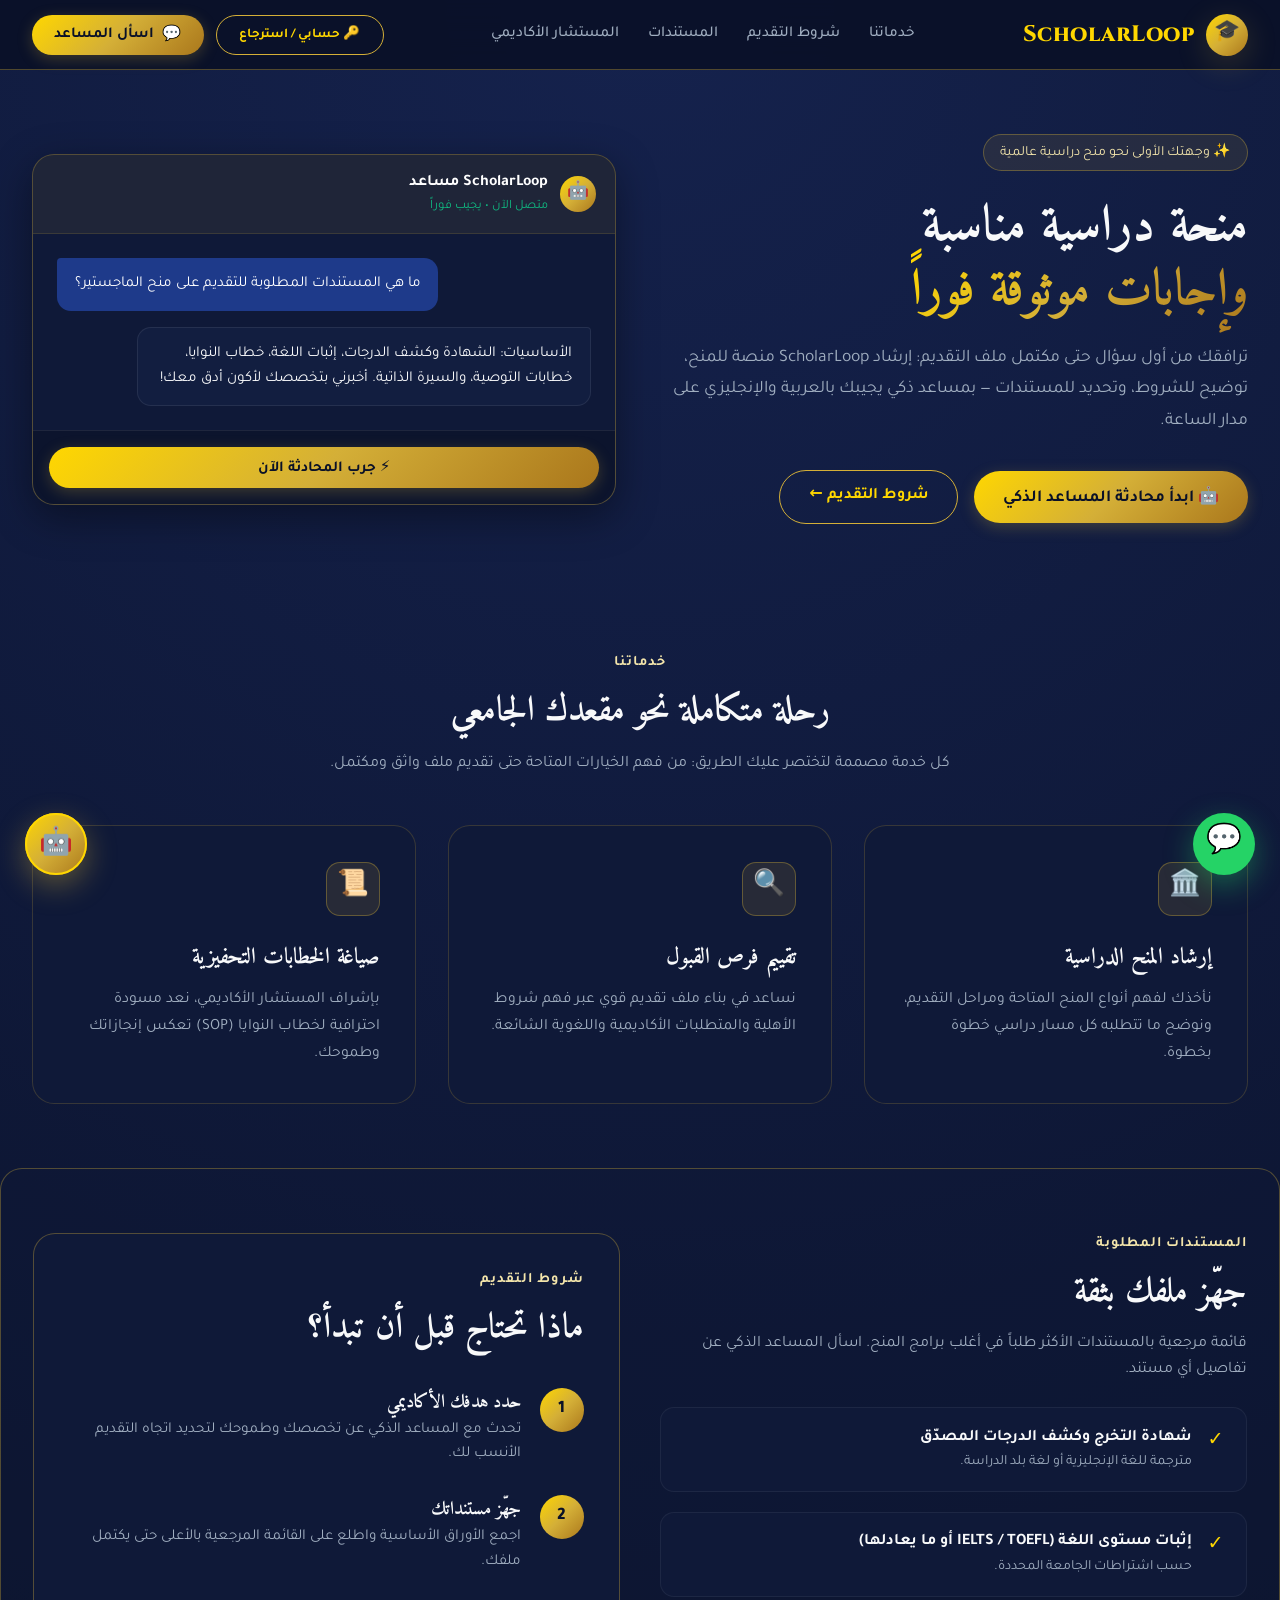
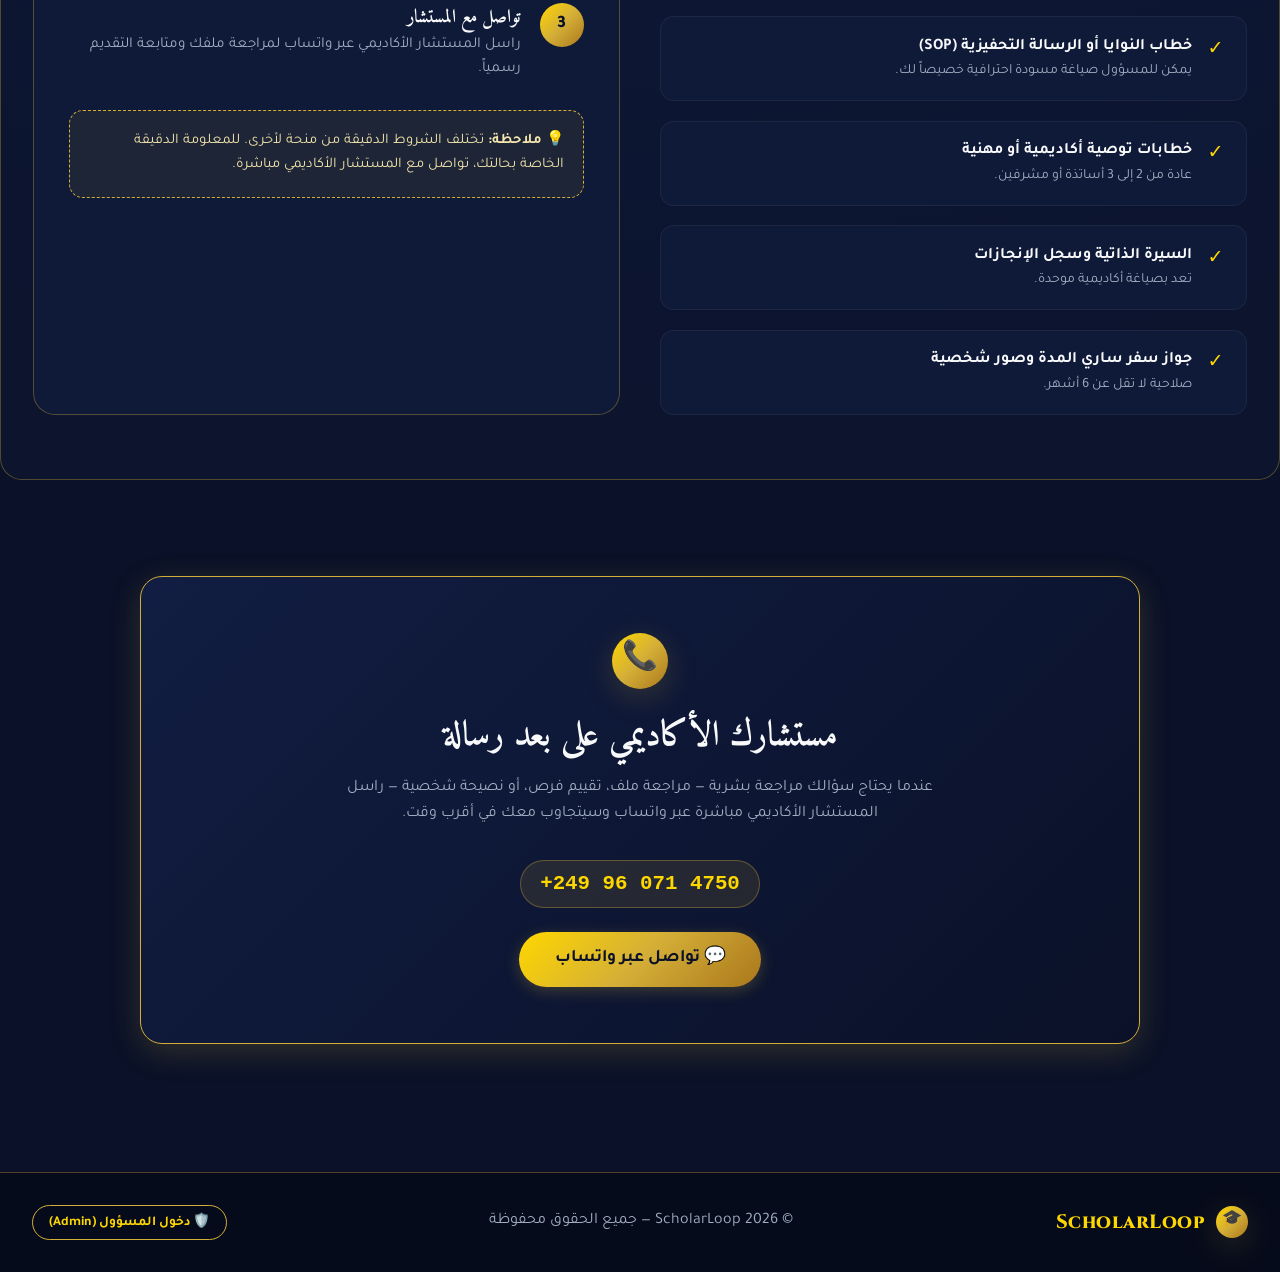
==== index.html.html @ 34fbd792 "Add files via upload" ====
<!DOCTYPE html>
<html lang="ar" dir="rtl">
<head>
  <meta charset="UTF-8">
  <meta name="viewport" content="width=device-width, initial-scale=1.0">
  <title>ScholarLoop — المنصة الذكية للمنح الدراسية والمساعد الأكاديمي</title>
  <meta name="description" content="منصة ScholarLoop توفر إرشاد متكامل للمنح الدراسية بمساعد ذكي يجيب بالعربية والإنجليزي، وخدمة صياغة خطاب النوايا (SOP) تحت إشراف المستشار الأكاديمي.">

  <!-- Preload & Google Fonts -->
  <link rel="preconnect" href="https://fonts.googleapis.com">
  <link rel="preconnect" href="https://fonts.gstatic.com" crossorigin>
  <link href="https://fonts.googleapis.com/css2?family=Amiri:ital,wght@0,400;0,700;1,400&family=Cinzel:wght@500;700;800&family=Tajawal:wght@300;400;500;700;800&display=swap" rel="stylesheet">

  <!-- Stylesheet -->
  <link rel="stylesheet" href="styles.css">
</head>
<body>

  <!-- Navbar -->
  <header class="navbar">
    <div class="nav-brand">
      <div class="logo-badge">🎓</div>
      <span class="brand-title">ScholarLoop</span>
    </div>

    <ul class="nav-links">
      <li><a href="#services" class="nav-link">خدماتنا</a></li>
      <li><a href="#requirements" class="nav-link">شروط التقديم</a></li>
      <li><a href="#documents" class="nav-link">المستندات</a></li>
      <li><a href="#advisor" class="nav-link">المستشار الأكاديمي</a></li>
    </ul>

    <div style="display: flex; gap: 0.75rem; align-items: center;">
      <button class="btn-outline-gold" onclick="app.openStudentModal()">🔑 حسابي / استرجاع</button>
      <button class="btn-gold" onclick="app.toggleChat()">
        <span>💬</span> اسأل المساعد
      </button>
    </div>
  </header>

  <!-- Hero Section -->
  <section class="hero-section">
    <div class="hero-content">
      <div class="hero-badge">
        ✨ وجهتك الأولى نحو منح دراسية عالمية
      </div>
      <h1 class="hero-title">
        منحة دراسية مناسبة <br>
        <span class="gold-gradient-text">وإجابات موثوقة فوراً</span>
      </h1>
      <p class="hero-desc">
        ترافقك من أول سؤال حتى مكتمل ملف التقديم: إرشاد ScholarLoop منصة للمنح، توضيح للشروط، وتحديد للمستندات — بمساعد ذكي يجيبك بالعربية والإنجليزي على مدار الساعة.
      </p>

      <div class="hero-actions">
        <button class="btn-gold" style="padding: 0.85rem 1.8rem; font-size: 1.05rem;" onclick="app.toggleChat()">
          🤖 ابدأ محادثة المساعد الذكي
        </button>
        <a href="#requirements" class="btn-outline-gold" style="padding: 0.85rem 1.8rem;">
          شروط التقديم &larr;
        </a>
      </div>
    </div>

    <!-- Live Preview Card (Matching Screenshot #2) -->
    <div class="hero-chat-preview">
      <div class="preview-header">
        <div class="bot-avatar-icon">🤖</div>
        <div>
          <div style="font-weight: 700; color: white;">ScholarLoop مساعد</div>
          <div style="font-size: 0.8rem; color: #10B981;">متصل الآن • يجيب فوراً</div>
        </div>
      </div>
      <div class="preview-body" id="heroPreviewMessages">
        <div class="chat-bubble user">
          ما هي المستندات المطلوبة للتقديم على منح الماجستير؟
        </div>
        <div class="chat-bubble bot">
          الأساسيات: الشهادة وكشف الدرجات، إثبات اللغة، خطاب النوايا، خطابات التوصية، والسيرة الذاتية. أخبرني بتخصصك لأكون أدق معك!
        </div>
      </div>
      <div class="preview-footer">
        <button class="btn-gold" style="width: 100%; justify-content: center;" onclick="app.toggleChat()">
          ⚡ جرب المحادثة الآن
        </button>
      </div>
    </div>
  </section>

  <!-- Services Section -->
  <section id="services" class="section-wrapper">
    <div class="section-header">
      <div class="section-subtitle">خدماتنا</div>
      <h2 class="section-title">رحلة متكاملة نحو مقعدك الجامعي</h2>
      <p class="section-desc">كل خدمة مصممة لتختصر عليك الطريق: من فهم الخيارات المتاحة حتى تقديم ملف واثق ومكتمل.</p>
    </div>

    <div class="services-grid">
      <div class="service-card">
        <div class="service-icon">🏛️</div>
        <h3 class="service-title">إرشاد المنح الدراسية</h3>
        <p class="service-desc">نأخذك لفهم أنواع المنح المتاحة ومراحل التقديم، ونوضح ما تتطلبه كل مسار دراسي خطوة بخطوة.</p>
      </div>

      <div class="service-card">
        <div class="service-icon">🔍</div>
        <h3 class="service-title">تقييم فرص القبول</h3>
        <p class="service-desc">نساعد في بناء ملف تقديم قوي عبر فهم شروط الأهلية والمتطلبات الأكاديمية واللغوية الشائعة.</p>
      </div>

      <div class="service-card">
        <div class="service-icon">📜</div>
        <h3 class="service-title">صياغة الخطابات التحفيزية</h3>
        <p class="service-desc">بإشراف المستشار الأكاديمي، نعد مسودة احترافية لخطاب النوايا (SOP) تعكس إنجازاتك وطموحك.</p>
      </div>
    </div>
  </section>

  <!-- Requirements & Documents Section -->
  <section id="documents" class="section-wrapper" style="background: rgba(15, 25, 56, 0.4); border-radius: var(--radius-lg); border: 1px solid var(--gold-border);">
    <div class="split-grid">
      
      <!-- Required Documents -->
      <div>
        <div class="section-subtitle">المستندات المطلوبة</div>
        <h2 class="section-title">جهّز ملفك بثقة</h2>
        <p class="section-desc">قائمة مرجعية بالمستندات الأكثر طلباً في أغلب برامج المنح. اسأل المساعد الذكي عن تفاصيل أي مستند.</p>

        <div class="documents-list">
          <div class="doc-item">
            <span class="doc-check">✓</span>
            <div>
              <strong>شهادة التخرج وكشف الدرجات المصدّق</strong>
              <div style="font-size: 0.88rem; color: var(--text-muted);">مترجمة للغة الإنجليزية أو لغة بلد الدراسة.</div>
            </div>
          </div>
          <div class="doc-item">
            <span class="doc-check">✓</span>
            <div>
              <strong>إثبات مستوى اللغة (IELTS / TOEFL أو ما يعادلها)</strong>
              <div style="font-size: 0.88rem; color: var(--text-muted);">حسب اشتراطات الجامعة المحددة.</div>
            </div>
          </div>
          <div class="doc-item">
            <span class="doc-check">✓</span>
            <div>
              <strong>خطاب النوايا أو الرسالة التحفيزية (SOP)</strong>
              <div style="font-size: 0.88rem; color: var(--text-muted);">يمكن للمسؤول صياغة مسودة احترافية خصيصاً لك.</div>
            </div>
          </div>
          <div class="doc-item">
            <span class="doc-check">✓</span>
            <div>
              <strong>خطابات توصية أكاديمية أو مهنية</strong>
              <div style="font-size: 0.88rem; color: var(--text-muted);">عادة من 2 إلى 3 أساتذة أو مشرفين.</div>
            </div>
          </div>
          <div class="doc-item">
            <span class="doc-check">✓</span>
            <div>
              <strong>السيرة الذاتية وسجل الإنجازات</strong>
              <div style="font-size: 0.88rem; color: var(--text-muted);">تعد بصياغة أكاديمية موحدة.</div>
            </div>
          </div>
          <div class="doc-item">
            <span class="doc-check">✓</span>
            <div>
              <strong>جواز سفر ساري المدة وصور شخصية</strong>
              <div style="font-size: 0.88rem; color: var(--text-muted);">صلاحية لا تقل عن 6 أشهر.</div>
            </div>
          </div>
        </div>
      </div>

      <!-- Application Steps -->
      <div id="requirements" class="steps-card">
        <div class="section-subtitle">شروط التقديم</div>
        <h2 class="section-title" style="margin-bottom: 2rem;">ماذا تحتاج قبل أن تبدأ؟</h2>

        <div class="step-row">
          <div class="step-num">1</div>
          <div>
            <h3>حدد هدفك الأكاديمي</h3>
            <p style="color: var(--text-muted); font-size: 0.95rem;">تحدث مع المساعد الذكي عن تخصصك وطموحك لتحديد اتجاه التقديم الأنسب لك.</p>
          </div>
        </div>

        <div class="step-row">
          <div class="step-num">2</div>
          <div>
            <h3>جهّز مستنداتك</h3>
            <p style="color: var(--text-muted); font-size: 0.95rem;">اجمع الأوراق الأساسية واطلع على القائمة المرجعية بالأعلى حتى يكتمل ملفك.</p>
          </div>
        </div>

        <div class="step-row">
          <div class="step-num">3</div>
          <div>
            <h3>تواصل مع المستشار</h3>
            <p style="color: var(--text-muted); font-size: 0.95rem;">راسل المستشار الأكاديمي عبر واتساب لمراجعة ملفك ومتابعة التقديم رسمياً.</p>
          </div>
        </div>

        <div class="disclaimer-box">
          💡 <strong>ملاحظة:</strong> تختلف الشروط الدقيقة من منحة لأخرى. للمعلومة الدقيقة الخاصة بحالتك، تواصل مع المستشار الأكاديمي مباشرة.
        </div>
      </div>

    </div>
  </section>

  <!-- Advisor Contact Banner -->
  <section id="advisor" class="section-wrapper">
    <div class="advisor-banner">
      <div class="logo-badge" style="margin: 0 auto 1.2rem; width: 56px; height: 56px; font-size: 1.8rem;">📞</div>
      <h2 class="section-title">مستشارك الأكاديمي على بعد رسالة</h2>
      <p style="color: var(--text-muted); max-width: 650px; margin: 0 auto 1rem;">
        عندما يحتاج سؤالك مراجعة بشرية — مراجعة ملف، تقييم فرص، أو نصيحة شخصية — راسل المستشار الأكاديمي مباشرة عبر واتساب وسيتجاوب معك في أقرب وقت.
      </p>

      <div class="advisor-phone-tag">+249 96 071 4750</div>

      <div>
        <a href="https://wa.me/249960714750" target="_blank" class="btn-gold" style="display: inline-flex; padding: 0.85rem 2.2rem; font-size: 1.1rem;">
          💬 تواصل عبر واتساب
        </a>
      </div>
    </div>
  </section>

  <!-- Footer -->
  <footer style="background: #060B1B; padding: 2rem; border-top: 1px solid var(--gold-border); text-align: center; color: var(--text-muted);">
    <div style="max-width: 1280px; margin: 0 auto; display: flex; justify-content: space-between; align-items: center; flex-wrap: wrap; gap: 1rem;">
      <div class="nav-brand">
        <div class="logo-badge" style="width: 32px; height: 32px; font-size: 1rem;">🎓</div>
        <span class="brand-title" style="font-size: 1.2rem;">ScholarLoop</span>
      </div>
      <div>
        © 2026 ScholarLoop — جميع الحقوق محفوظة
      </div>
      <div>
        <button onclick="app.openAdminModal()" class="btn-outline-gold" style="padding: 0.4rem 1rem; font-size: 0.85rem;">
          🛡️ دخول المسؤول (Admin)
        </button>
      </div>
    </div>
  </footer>

  <!-- CRITICAL FLOATING ACTION BUTTONS -->
  
  <!-- Bottom-Left Floating Robot AI Assistant Icon -->
  <button class="floating-robot-btn" onclick="app.toggleChat()" title="المساعد الذكي لـ ScholarLoop" id="floatingRobotBtn">
    <div class="pulse-ring"></div>
    🤖
  </button>

  <!-- Bottom-Right Floating WhatsApp Button -->
  <a href="https://wa.me/249960714750" target="_blank" class="floating-whatsapp-btn" title="تواصل عبر واتساب (+249 96 071 4750)" id="floatingWhatsappBtn">
    💬
  </a>

  <!-- Floating AI Chat Drawer Modal -->
  <div class="chat-drawer" id="chatDrawer">
    <div class="drawer-header">
      <div class="header-info">
        <div class="bot-avatar-icon" style="width: 34px; height: 34px; font-size: 1rem;">🤖</div>
        <div>
          <div style="font-weight: 700; color: white; font-size: 0.95rem;">مساعد ScholarLoop الذكي</div>
          <div style="display: flex; align-items: center; gap: 6px; font-size: 0.78rem; color: #A0AEC0;">
            <span class="status-dot"></span> متصل الان • مجاني
          </div>
        </div>
      </div>
      <div style="display: flex; gap: 6px; align-items: center;">
        <button onclick="app.clearChatSession()" style="background: transparent; color: var(--gold-light); font-size: 0.8rem;" title="محادثة جديدة">🗑️</button>
        <button class="drawer-close-btn" onclick="app.toggleChat()">✕</button>
      </div>
    </div>

    <!-- Messages list -->
    <div class="chat-messages-container" id="chatMessages">
      <!-- Dynamic Messages injected via app.js -->
    </div>

    <!-- Suggestions chips -->
    <div class="suggestion-chips" id="suggestionChips">
      <button class="suggestion-chip" onclick="app.sendQuickQuery('ما هي المستندات المطلوبة؟')">📋 المستندات المطلوبة</button>
      <button class="suggestion-chip" onclick="app.sendQuickQuery('ما هي شروط التقديم؟')">🎓 شروط التقديم</button>
      <button class="suggestion-chip" onclick="app.sendQuickQuery('أشهر المنح المتاحة')">🌍 أشهر المنح</button>
      <button class="suggestion-chip" onclick="app.sendQuickQuery('تواصل مع المستشار')">👨‍🎓 التواصل مع المستشار</button>
    </div>

    <!-- Input Box -->
    <form class="chat-input-area" onsubmit="app.handleUserSend(event)">
      <input type="text" id="chatInput" class="chat-input" placeholder="(English أو عربي)... اكتب سؤالك" autocomplete="off">
      <button type="submit" class="send-btn" title="إرسال">➤</button>
    </form>
  </div>

  <!-- Protected Admin SOP Generator & Student DB Modal -->
  <div class="modal-overlay" id="adminModal">
    <div class="admin-window">
      
      <!-- Login View -->
      <div id="adminLoginView" style="padding: 3rem 2rem; text-align: center; max-width: 450px; margin: 0 auto;">
        <div class="logo-badge" style="margin: 0 auto 1.5rem; width: 64px; height: 64px; font-size: 2rem;">🛡️</div>
        <h2 class="section-title">لوحة التحكم الإدارية</h2>
        <p style="color: var(--text-muted); margin-bottom: 2rem; font-size: 0.95rem;">مخصصة فقط لمسؤول الموقع لصياغة خطاب النوايا (SOP) وإدارة ملفات الطلاب.</p>

        <form onsubmit="app.handleAdminLogin(event)">
          <div class="form-group">
            <input type="password" id="adminPasswordInput" class="form-control" placeholder="أدخل كلمة المرور (الافتراضية: admin123)" required>
          </div>
          <button type="submit" class="btn-gold" style="width: 100%; justify-content: center; padding: 0.8rem;">
            تسجيل الدخول
          </button>
        </form>
        <button class="btn-outline-gold" style="margin-top: 1.5rem; width: 100%;" onclick="app.closeAdminModal()">إلغاء</button>
      </div>

      <!-- Authenticated View -->
      <div id="adminAuthView" style="display: none; height: 100%; display: flex; flex-direction: column;">
        <div class="admin-header">
          <div style="display: flex; align-items: center; gap: 1rem;">
            <span style="font-size: 1.3rem;">🛡️</span>
            <div>
              <h3 style="color: white; font-size: 1.1rem;">أداة المسؤول — صياغة خطاب النوايا (SOP Generator)</h3>
              <span style="font-size: 0.8rem; color: var(--gold-light);">لوحة تحكم إدارية محمية</span>
            </div>
          </div>
          <div style="display: flex; gap: 0.75rem;">
            <button class="btn-outline-gold" style="padding: 0.4rem 0.9rem; font-size: 0.85rem;" onclick="app.switchAdminTab('sop')">✍️ صانع SOP</button>
            <button class="btn-outline-gold" style="padding: 0.4rem 0.9rem; font-size: 0.85rem;" onclick="app.switchAdminTab('students')">👥 قاعدة الطلاب</button>
            <button class="btn-outline-gold" style="padding: 0.4rem 0.9rem; font-size: 0.85rem;" onclick="app.adminLogout()">خروج</button>
            <button class="drawer-close-btn" onclick="app.closeAdminModal()">✕</button>
          </div>
        </div>

        <div class="admin-body">
          
          <!-- SOP Generator Tab -->
          <div id="tabSopGenerator">
            <div style="display: grid; grid-template-columns: 1fr 1fr; gap: 2rem;">
              
              <!-- Left Form -->
              <div>
                <h4 style="color: var(--gold-bright); margin-bottom: 1.2rem; font-size: 1.1rem;">📝 بيانات خطاب الطالب:</h4>
                
                <form onsubmit="app.handleGenerateSOP(event)">
                  <div class="form-group">
                    <label class="form-label">اسم الطالب / Select Student:</label>
                    <input type="text" id="sopStudentName" class="form-control" placeholder="مثال: أحمد السوداني" required>
                  </div>

                  <div class="form-group">
                    <label class="form-label">التخصص الأكاديمي / Major:</label>
                    <input type="text" id="sopMajor" class="form-control" placeholder="مثال: علوم الحاسوب والذكاء الاصطناعي" required>
                  </div>

                  <div class="form-group">
                    <label class="form-label">أهم الإنجازات الأكاديمية والخبرات:</label>
                    <textarea id="sopAccomplishments" class="form-control" placeholder="مثال: البكالوريوس بمرتبة الشرف، تطوير مشروع تخرج ذكاء اصطناعي، نشر ورقة بحثية..."></textarea>
                  </div>

                  <div class="form-group">
                    <label class="form-label">سبب اختيار الجامعة / الدولة:</label>
                    <textarea id="sopReason" class="form-control" placeholder="مثال: التميز الأكاديمي والبيئة البحثية المتقدمة والمختبرات التقنية..."></textarea>
                  </div>

                  <div class="form-group">
                    <label class="form-label">الخطط المستقبلية للطالب:</label>
                    <textarea id="sopFuturePlans" class="form-control" placeholder="مثال: تأسيس مركز أبحاث، المساهمة في البنية التحتية، قيادة مشاريع تكنولوجية..."></textarea>
                  </div>

                  <div class="form-group">
                    <label class="form-label">لغة الخطاب / Language:</label>
                    <select id="sopLanguage" class="form-control" style="background: #121E40;">
                      <option value="ar">العربية (Arabic Formal)</option>
                      <option value="en">الإنجليزية (English Academic)</option>
                    </select>
                  </div>

                  <button type="submit" class="btn-gold" id="btnGenerateSOP" style="width: 100%; justify-content: center; padding: 0.85rem;">
                    ✨ إنشاء مسودة خطاب النوايا (SOP)
                  </button>
                </form>
              </div>

              <!-- Right Result Editor -->
              <div>
                <div style="display: flex; justify-content: space-between; align-items: center; margin-bottom: 1rem;">
                  <h4 style="color: var(--gold-bright); font-size: 1.1rem;">📄 المسودة المولّدة (جاهزة للمراجعة والتعديل):</h4>
                  <button class="btn-outline-gold" style="padding: 0.3rem 0.8rem; font-size: 0.8rem;" onclick="app.copySOPText()">📋 نسخ النص</button>
                </div>

                <textarea id="sopOutputTextarea" class="form-control" style="min-height: 420px; font-size: 0.92rem; line-height: 1.8;" placeholder="ستظهر المسودة المولّدة هنا تلقائياً، ويمكنك مراجعتها وتعديل أي فقرة قبل إرسالها للطالب..."></textarea>

                <div style="display: flex; gap: 0.75rem; margin-top: 1rem;">
                  <button class="btn-gold" style="flex: 1; justify-content: center;" onclick="app.saveSOPToDB()">💾 حفظ المسودة في قاعدة البيانات</button>
                  <button class="btn-outline-gold" onclick="app.downloadSOPFile()">📥 تصدير ملف TXT</button>
                </div>
              </div>

            </div>
          </div>

          <!-- Students Database Tab -->
          <div id="tabStudents" style="display: none;">
            <div style="display: flex; justify-content: space-between; align-items: center; margin-bottom: 1.5rem;">
              <h3 style="color: white;">👥 قاعدة بيانات الطلاب والمحفوظات</h3>
              <button class="btn-outline-gold" onclick="app.exportDatabaseBackup()">📥 تصدير نسخة احتياطية JSON</button>
            </div>

            <div id="studentsListTable" style="background: rgba(0,0,0,0.2); border-radius: var(--radius-md); padding: 1rem; border: 1px solid var(--gold-border);">
              <!-- Rendered dynamically -->
            </div>
          </div>

        </div>
      </div>

    </div>
  </div>

  <!-- Student Auth Modal -->
  <div class="modal-overlay" id="studentAuthModal">
    <div class="admin-window" style="max-width: 480px;">
      <div class="admin-header">
        <h3>🔑 حساب الطالب واسترجاع المحادثات</h3>
        <button class="drawer-close-btn" onclick="app.closeStudentModal()">✕</button>
      </div>
      <div class="admin-body">
        <p style="color: var(--text-muted); font-size: 0.92rem; margin-bottom: 1.5rem;">
          أدخل اسمك أو كود الوصول الخاص بك لاسترجاع محادثاتك السابقة وتقدمك عبر أي جهاز!
        </p>

        <form onsubmit="app.handleStudentLogin(event)">
          <div class="form-group">
            <label class="form-label">الاسم الكامل / Full Name:</label>
            <input type="text" id="studentNameLogin" class="form-control" placeholder="أدخل اسمك" required>
          </div>
          <div class="form-group">
            <label class="form-label">كود الوصول الشخصي (Access Code):</label>
            <input type="text" id="studentCodeLogin" class="form-control" placeholder="مثال: SL-8842 (اختياري)">
          </div>

          <button type="submit" class="btn-gold" style="width: 100%; justify-content: center; padding: 0.8rem;">
            دخول وحفظ الجلسة
          </button>
        </form>
      </div>
    </div>
  </div>

  <!-- App Main Orchestrator Script -->
  <script src="db.js"></script>
  <script src="bot_engine.js"></script>
  <script src="admin.js"></script>
  <script src="app.js"></script>
</body>
</html>
---- styles.css ----
/* ScholarLoop - Luxury Navy & Gold Aesthetic Design System */
@import url('https://fonts.googleapis.com/css2?family=Amiri:ital,wght@0,400;0,700;1,400&family=Cinzel:wght@500;700;800&family=Tajawal:wght@300;400;500;700;800&display=swap');

:root {
  /* Color Palette */
  --bg-dark: #0A1128;
  --bg-card: #0F1938;
  --bg-card-hover: #16244C;
  --bg-surface: #121E40;
  
  --gold-primary: #D4AF37;
  --gold-light: #F3E5AB;
  --gold-bright: #FFD700;
  --gold-gradient: linear-gradient(135deg, #FFD700 0%, #D4AF37 50%, #AA771C 100%);
  --gold-border: rgba(212, 175, 55, 0.35);
  
  --navy-glow: rgba(10, 17, 40, 0.85);
  --text-main: #F8F9FA;
  --text-muted: #A0AEC0;
  --text-gold: #E6C200;
  
  --whatsapp-green: #25D366;
  --error-red: #E53E3E;
  
  /* Fonts */
  --font-heading: 'Amiri', 'Cinzel', serif;
  --font-body: 'Tajawal', system-ui, -apple-system, sans-serif;
  
  /* Shadows & Radius */
  --radius-sm: 8px;
  --radius-md: 14px;
  --radius-lg: 22px;
  --radius-full: 9999px;
  
  --shadow-gold: 0 8px 32px rgba(212, 175, 55, 0.2);
  --shadow-dark: 0 12px 40px rgba(0, 0, 0, 0.4);
}

/* Reset & Global */
* {
  box-sizing: border-box;
  margin: 0;
  padding: 0;
}

html {
  scroll-behavior: smooth;
  font-family: var(--font-body);
  background-color: var(--bg-dark);
  color: var(--text-main);
  direction: rtl;
}

body {
  overflow-x: hidden;
  background: radial-gradient(circle at 50% 0%, #15224D 0%, #0A1128 70%);
  min-height: 100vh;
  line-height: 1.6;
}

a {
  color: inherit;
  text-decoration: none;
}

button {
  font-family: inherit;
  cursor: pointer;
  border: none;
  outline: none;
}

/* Typography */
h1, h2, h3, .serif-heading {
  font-family: var(--font-heading);
  color: var(--text-main);
  font-weight: 700;
}

.text-gold {
  color: var(--gold-bright);
}

.gold-gradient-text {
  background: var(--gold-gradient);
  -webkit-background-clip: text;
  -webkit-text-fill-color: transparent;
}

/* Header Navbar */
.navbar {
  position: sticky;
  top: 0;
  z-index: 100;
  background: rgba(10, 17, 40, 0.92);
  backdrop-filter: blur(16px);
  border-bottom: 1px solid var(--gold-border);
  padding: 0.85rem 2rem;
  display: flex;
  align-items: center;
  justify-content: space-between;
}

.nav-brand {
  display: flex;
  align-items: center;
  gap: 0.75rem;
}

.logo-badge {
  width: 42px;
  height: 42px;
  border-radius: 50%;
  background: var(--gold-gradient);
  display: flex;
  align-items: center;
  justify-content: center;
  color: var(--bg-dark);
  font-size: 1.3rem;
  box-shadow: var(--shadow-gold);
}

.brand-title {
  font-family: 'Cinzel', serif;
  font-size: 1.4rem;
  font-weight: 800;
  letter-spacing: 0.5px;
  color: var(--gold-bright);
}

.nav-links {
  display: flex;
  align-items: center;
  gap: 1.8rem;
  list-style: none;
}

.nav-link {
  color: var(--text-muted);
  font-size: 0.95rem;
  font-weight: 500;
  transition: color 0.3s ease;
}

.nav-link:hover {
  color: var(--gold-bright);
}

.btn-gold {
  background: var(--gold-gradient);
  color: var(--bg-dark);
  font-weight: 700;
  padding: 0.6rem 1.4rem;
  border-radius: var(--radius-full);
  display: flex;
  align-items: center;
  gap: 0.5rem;
  font-size: 0.95rem;
  transition: all 0.3s ease;
  box-shadow: 0 4px 15px rgba(212, 175, 55, 0.25);
}

.btn-gold:hover {
  transform: translateY(-2px);
  box-shadow: 0 8px 25px rgba(212, 175, 55, 0.4);
}

.btn-outline-gold {
  background: transparent;
  border: 1px solid var(--gold-primary);
  color: var(--gold-bright);
  font-weight: 600;
  padding: 0.6rem 1.4rem;
  border-radius: var(--radius-full);
  transition: all 0.3s ease;
}

.btn-outline-gold:hover {
  background: rgba(212, 175, 55, 0.12);
}

/* Hero Section */
.hero-section {
  padding: 4rem 2rem;
  max-width: 1280px;
  margin: 0 auto;
  display: grid;
  grid-template-columns: 1fr 1fr;
  gap: 3rem;
  align-items: center;
}

.hero-badge {
  display: inline-flex;
  align-items: center;
  gap: 0.5rem;
  padding: 0.4rem 1rem;
  border-radius: var(--radius-full);
  background: rgba(212, 175, 55, 0.1);
  border: 1px solid var(--gold-border);
  color: var(--gold-light);
  font-size: 0.88rem;
  margin-bottom: 1.5rem;
}

.hero-title {
  font-size: 3.2rem;
  line-height: 1.25;
  margin-bottom: 1.2rem;
}

.hero-desc {
  color: var(--text-muted);
  font-size: 1.1rem;
  line-height: 1.8;
  margin-bottom: 2rem;
}

.hero-actions {
  display: flex;
  align-items: center;
  gap: 1rem;
}

/* Inline Interactive Chat Preview Card (Matching Screenshot #2) */
.hero-chat-preview {
  background: var(--bg-card);
  border: 1px solid var(--gold-border);
  border-radius: var(--radius-lg);
  overflow: hidden;
  box-shadow: var(--shadow-dark);
}

.preview-header {
  background: rgba(212, 175, 55, 0.08);
  padding: 1rem 1.2rem;
  border-bottom: 1px solid rgba(212, 175, 55, 0.15);
  display: flex;
  align-items: center;
  gap: 0.75rem;
}

.bot-avatar-icon {
  width: 36px;
  height: 36px;
  border-radius: 50%;
  background: var(--gold-gradient);
  color: var(--bg-dark);
  display: flex;
  align-items: center;
  justify-content: center;
  font-size: 1.1rem;
}

.preview-body {
  padding: 1.5rem;
  display: flex;
  flex-direction: column;
  gap: 1rem;
  max-height: 320px;
  overflow-y: auto;
}

.chat-bubble {
  max-width: 85%;
  padding: 0.9rem 1.1rem;
  border-radius: var(--radius-md);
  font-size: 0.95rem;
  line-height: 1.6;
}

.chat-bubble.bot {
  background: var(--bg-surface);
  border: 1px solid rgba(255, 255, 255, 0.08);
  align-self: flex-start;
  border-top-right-radius: 4px;
}

.chat-bubble.user {
  background: #1E3A8A;
  color: white;
  align-self: flex-end;
  border-top-left-radius: 4px;
}

.preview-footer {
  padding: 1rem;
  border-top: 1px solid rgba(255, 255, 255, 0.08);
  background: rgba(0, 0, 0, 0.2);
}

/* Services Section */
.section-wrapper {
  padding: 4rem 2rem;
  max-width: 1280px;
  margin: 0 auto;
}

.section-header {
  text-align: center;
  margin-bottom: 3rem;
}

.section-subtitle {
  color: var(--gold-light);
  font-size: 0.9rem;
  font-weight: 700;
  letter-spacing: 1px;
  text-transform: uppercase;
  margin-bottom: 0.5rem;
}

.section-title {
  font-size: 2.2rem;
  margin-bottom: 0.75rem;
}

.section-desc {
  color: var(--text-muted);
  max-width: 680px;
  margin: 0 auto;
}

.services-grid {
  display: grid;
  grid-template-columns: repeat(auto-fit, minmax(300px, 1fr));
  gap: 2rem;
}

.service-card {
  background: var(--bg-card);
  border: 1px solid rgba(212, 175, 55, 0.2);
  border-radius: var(--radius-lg);
  padding: 2.2rem;
  transition: all 0.3s ease;
  position: relative;
  overflow: hidden;
}

.service-card:hover {
  transform: translateY(-6px);
  border-color: var(--gold-primary);
  background: var(--bg-card-hover);
  box-shadow: var(--shadow-gold);
}

.service-icon {
  width: 54px;
  height: 54px;
  border-radius: 14px;
  background: rgba(212, 175, 55, 0.12);
  border: 1px solid var(--gold-border);
  color: var(--gold-bright);
  display: flex;
  align-items: center;
  justify-content: center;
  font-size: 1.6rem;
  margin-bottom: 1.5rem;
}

.service-title {
  font-size: 1.4rem;
  margin-bottom: 0.75rem;
}

.service-desc {
  color: var(--text-muted);
  font-size: 0.98rem;
  line-height: 1.7;
}

/* Requirements & Documents Split Grid */
.split-grid {
  display: grid;
  grid-template-columns: 1fr 1fr;
  gap: 2.5rem;
}

.documents-list {
  display: flex;
  flex-direction: column;
  gap: 1.2rem;

  margin-top: 1.5rem;
}

.doc-item {
  display: flex;
  align-items: flex-start;
  gap: 1rem;
  background: var(--bg-card);
  padding: 1.1rem 1.4rem;
  border-radius: var(--radius-md);
  border: 1px solid rgba(255, 255, 255, 0.06);
  transition: border 0.3s ease;
}

.doc-item:hover {
  border-color: var(--gold-border);
}

.doc-check {
  color: var(--gold-bright);
  font-size: 1.2rem;
  margin-top: 2px;
}

.steps-card {
  background: var(--bg-card);
  border: 1px solid var(--gold-border);
  border-radius: var(--radius-lg);
  padding: 2.2rem;
}

.step-row {
  display: flex;
  gap: 1.2rem;
  margin-bottom: 1.8rem;
}

.step-num {
  width: 44px;
  height: 44px;
  border-radius: 50%;
  background: var(--gold-gradient);
  color: var(--bg-dark);
  font-weight: 800;
  display: flex;
  align-items: center;
  justify-content: center;
  font-size: 1.1rem;
  flex-shrink: 0;
}

.disclaimer-box {
  background: rgba(212, 175, 55, 0.08);
  border: 1px dashed var(--gold-primary);
  padding: 1.2rem;
  border-radius: var(--radius-md);
  color: var(--gold-light);
  font-size: 0.92rem;
  line-height: 1.6;
}

/* Advisor Callout Banner */
.advisor-banner {
  background: linear-gradient(135deg, #111D42 0%, #0A1128 100%);
  border: 1px solid var(--gold-primary);
  border-radius: var(--radius-lg);
  padding: 3.5rem 2rem;
  text-align: center;
  max-width: 1000px;
  margin: 2rem auto 4rem;
  position: relative;
  box-shadow: var(--shadow-gold);
}

.advisor-phone-tag {
  display: inline-block;
  direction: ltr;
  font-family: monospace, monospace;
  font-size: 1.3rem;
  font-weight: 700;
  color: var(--gold-bright);
  background: rgba(212, 175, 55, 0.12);
  padding: 0.4rem 1.2rem;
  border-radius: var(--radius-full);
  border: 1px solid var(--gold-border);
  margin: 1rem 0 1.5rem;
}

/* Floating Action Buttons (CRITICAL REQUIREMENT) */

/* Bottom Left: Robot Floating Button */
.floating-robot-btn {
  position: fixed;
  bottom: 25px;
  left: 25px;
  z-index: 999;
  width: 62px;
  height: 62px;
  border-radius: 50%;
  background: var(--gold-gradient);
  color: var(--bg-dark);
  display: flex;
  align-items: center;
  justify-content: center;
  font-size: 1.7rem;
  box-shadow: 0 10px 30px rgba(212, 175, 55, 0.4);
  transition: all 0.3s cubic-bezier(0.175, 0.885, 0.32, 1.275);
}

.floating-robot-btn:hover {
  transform: scale(1.1) rotate(6deg);
  box-shadow: 0 14px 40px rgba(212, 175, 55, 0.6);
}

/* Pulse animation ring for robot icon */
.pulse-ring {
  position: absolute;
  width: 100%;
  height: 100%;
  border-radius: 50%;
  border: 2px solid var(--gold-bright);
  animation: pulse-ring-anim 2s infinite ease-out;
  pointer-events: none;
}

@keyframes pulse-ring-anim {
  0% {
    transform: scale(0.95);
    opacity: 0.8;
  }
  100% {
    transform: scale(1.55);
    opacity: 0;
  }
}

/* Bottom Right: WhatsApp Floating Button */
.floating-whatsapp-btn {
  position: fixed;
  bottom: 25px;
  right: 25px;
  z-index: 999;
  width: 62px;
  height: 62px;
  border-radius: 50%;
  background: #25D366;
  color: white;
  display: flex;
  align-items: center;
  justify-content: center;
  font-size: 1.8rem;
  box-shadow: 0 10px 30px rgba(37, 211, 102, 0.4);
  transition: all 0.3s ease;
}

.floating-whatsapp-btn:hover {
  transform: scale(1.1);
  box-shadow: 0 14px 40px rgba(37, 211, 102, 0.6);
}

/* AI Chat Drawer / Modal */
.chat-drawer {
  position: fixed;
  bottom: 95px;
  left: 25px;
  z-index: 1000;
  width: 420px;
  height: 620px;
  max-width: calc(100vw - 40px);
  max-height: calc(100vh - 120px);
  background: var(--bg-card);
  border: 1px solid var(--gold-border);
  border-radius: var(--radius-lg);
  box-shadow: var(--shadow-dark), var(--shadow-gold);
  display: flex;
  flex-direction: column;
  overflow: hidden;
  transform: translateY(30px) scale(0.95);
  opacity: 0;
  pointer-events: none;
  transition: all 0.35s cubic-bezier(0.16, 1, 0.3, 1);
}

.chat-drawer.active {
  transform: translateY(0) scale(1);
  opacity: 1;
  pointer-events: all;
}

.drawer-header {
  background: linear-gradient(135deg, #16244C 0%, #0A1128 100%);
  padding: 1.1rem 1.4rem;
  border-bottom: 1px solid var(--gold-border);
  display: flex;
  align-items: center;
  justify-content: space-between;
}

.header-info {
  display: flex;
  align-items: center;
  gap: 0.75rem;
}

.status-dot {
  width: 10px;
  height: 10px;
  border-radius: 50%;
  background: #10B981;
  box-shadow: 0 0 10px #10B981;
}

.drawer-close-btn {
  background: transparent;
  color: var(--text-muted);
  font-size: 1.3rem;
  padding: 4px 8px;
  border-radius: 6px;
  transition: color 0.2s;
}

.drawer-close-btn:hover {
  color: var(--gold-bright);
}

.chat-messages-container {
  flex: 1;
  padding: 1.2rem;
  overflow-y: auto;
  display: flex;
  flex-direction: column;
  gap: 1rem;
}

.suggestion-chips {
  display: flex;
  gap: 0.5rem;
  overflow-x: auto;
  padding: 0.5rem 1.2rem;
  background: rgba(0, 0, 0, 0.15);
  border-top: 1px solid rgba(255, 255, 255, 0.05);
}

.suggestion-chip {
  white-space: nowrap;
  background: rgba(212, 175, 55, 0.1);
  border: 1px solid var(--gold-border);
  color: var(--gold-light);
  font-size: 0.82rem;
  padding: 0.4rem 0.85rem;
  border-radius: var(--radius-full);
  transition: all 0.2s ease;
}

.suggestion-chip:hover {
  background: var(--gold-primary);
  color: var(--bg-dark);
}

.chat-input-area {
  padding: 1rem 1.2rem;
  background: rgba(10, 17, 40, 0.95);
  border-top: 1px solid var(--gold-border);
  display: flex;
  gap: 0.75rem;
}

.chat-input {
  flex: 1;
  background: rgba(255, 255, 255, 0.06);
  border: 1px solid rgba(212, 175, 55, 0.25);
  border-radius: var(--radius-full);
  padding: 0.75rem 1.2rem;
  color: white;
  font-family: inherit;
  font-size: 0.95rem;
}

.chat-input:focus {
  border-color: var(--gold-bright);
  outline: none;
}

.send-btn {
  width: 44px;
  height: 44px;
  border-radius: 50%;
  background: var(--gold-gradient);
  color: var(--bg-dark);
  display: flex;
  align-items: center;
  justify-content: center;
  font-size: 1.1rem;
}

/* Low confidence whatsapp card inside chat */
.whatsapp-fallback-card {
  background: rgba(37, 211, 102, 0.08);
  border: 1px solid rgba(37, 211, 102, 0.4);
  border-radius: var(--radius-md);
  padding: 1rem;
  margin-top: 0.5rem;
  display: flex;
  flex-direction: column;
  gap: 0.75rem;
}

.whatsapp-fallback-btn {
  background: #25D366;
  color: white;
  font-weight: 700;
  padding: 0.6rem 1rem;
  border-radius: var(--radius-full);
  text-align: center;
  display: flex;
  align-items: center;
  justify-content: center;
  gap: 0.5rem;
}

/* Typing indicator */
.typing-dots {
  display: flex;
  gap: 4px;
  padding: 8px 12px;
}
.typing-dot {
  width: 6px;
  height: 6px;
  background: var(--gold-bright);
  border-radius: 50%;
  animation: typing-bounce 1.4s infinite ease-in-out both;
}
.typing-dot:nth-child(1) { animation-delay: -0.32s; }
.typing-dot:nth-child(2) { animation-delay: -0.16s; }

@keyframes typing-bounce {
  0%, 80%, 100% { transform: scale(0); }
  40% { transform: scale(1); }
}

/* Admin Dashboard Modal */
.modal-overlay {
  position: fixed;
  inset: 0;
  z-index: 2000;
  background: rgba(5, 9, 20, 0.85);
  backdrop-filter: blur(10px);
  display: flex;
  align-items: center;
  justify-content: center;
  padding: 1.5rem;
  opacity: 0;
  pointer-events: none;
  transition: opacity 0.3s ease;
}

.modal-overlay.active {
  opacity: 1;
  pointer-events: all;
}

.admin-window {
  background: var(--bg-card);
  border: 1px solid var(--gold-primary);
  border-radius: var(--radius-lg);
  width: 1000px;
  max-width: 100%;
  max-height: 90vh;
  display: flex;
  flex-direction: column;
  overflow: hidden;
  box-shadow: var(--shadow-dark);
}

.admin-header {
  background: rgba(212, 175, 55, 0.08);
  padding: 1.2rem 1.8rem;
  border-bottom: 1px solid var(--gold-border);
  display: flex;
  align-items: center;
  justify-content: space-between;
}

.admin-body {
  padding: 1.8rem;
  overflow-y: auto;
  flex: 1;
}

.form-group {
  margin-bottom: 1.4rem;
}

.form-label {
  display: block;
  font-weight: 600;
  margin-bottom: 0.4rem;
  color: var(--gold-light);
}

.form-control {
  width: 100%;
  background: rgba(255, 255, 255, 0.05);
  border: 1px solid rgba(212, 175, 55, 0.3);
  border-radius: var(--radius-md);
  padding: 0.8rem 1rem;
  color: white;
  font-family: inherit;
  font-size: 0.95rem;
}

.form-control:focus {
  border-color: var(--gold-bright);
  outline: none;
  background: rgba(255, 255, 255, 0.08);
}

textarea.form-control {
  min-height: 110px;
  resize: vertical;
}

.sop-result-box {
  background: #080D1F;
  border: 1px solid var(--gold-border);
  border-radius: var(--radius-md);
  padding: 1.5rem;
  white-space: pre-wrap;
  font-family: inherit;
  line-height: 1.8;
  color: #E2E8F0;
  min-height: 250px;
  margin-top: 1rem;
}

/* Mobile Responsiveness */
@media (max-width: 992px) {
  .hero-section {
    grid-template-columns: 1fr;
    text-align: center;
    padding-top: 2rem;
  }
  .hero-actions {
    justify-content: center;
  }
  .hero-badge {
    margin: 0 auto 1.2rem;
  }
  .split-grid {
    grid-template-columns: 1fr;
  }
}

@media (max-width: 768px) {
  .navbar {
    padding: 0.75rem 1rem;
  }
  .nav-links {
    display: none;
  }
  .hero-title {
    font-size: 2.2rem;
  }
  .floating-robot-btn {
    bottom: 18px;
    left: 18px;
    width: 54px;
    height: 54px;
    font-size: 1.5rem;
  }
  .floating-whatsapp-btn {
    bottom: 18px;
    right: 18px;
    width: 54px;
    height: 54px;
    font-size: 1.5rem;
  }
  .chat-drawer {
    left: 10px;
    right: 10px;
    bottom: 80px;
    width: auto;
    height: 520px;
  }
}
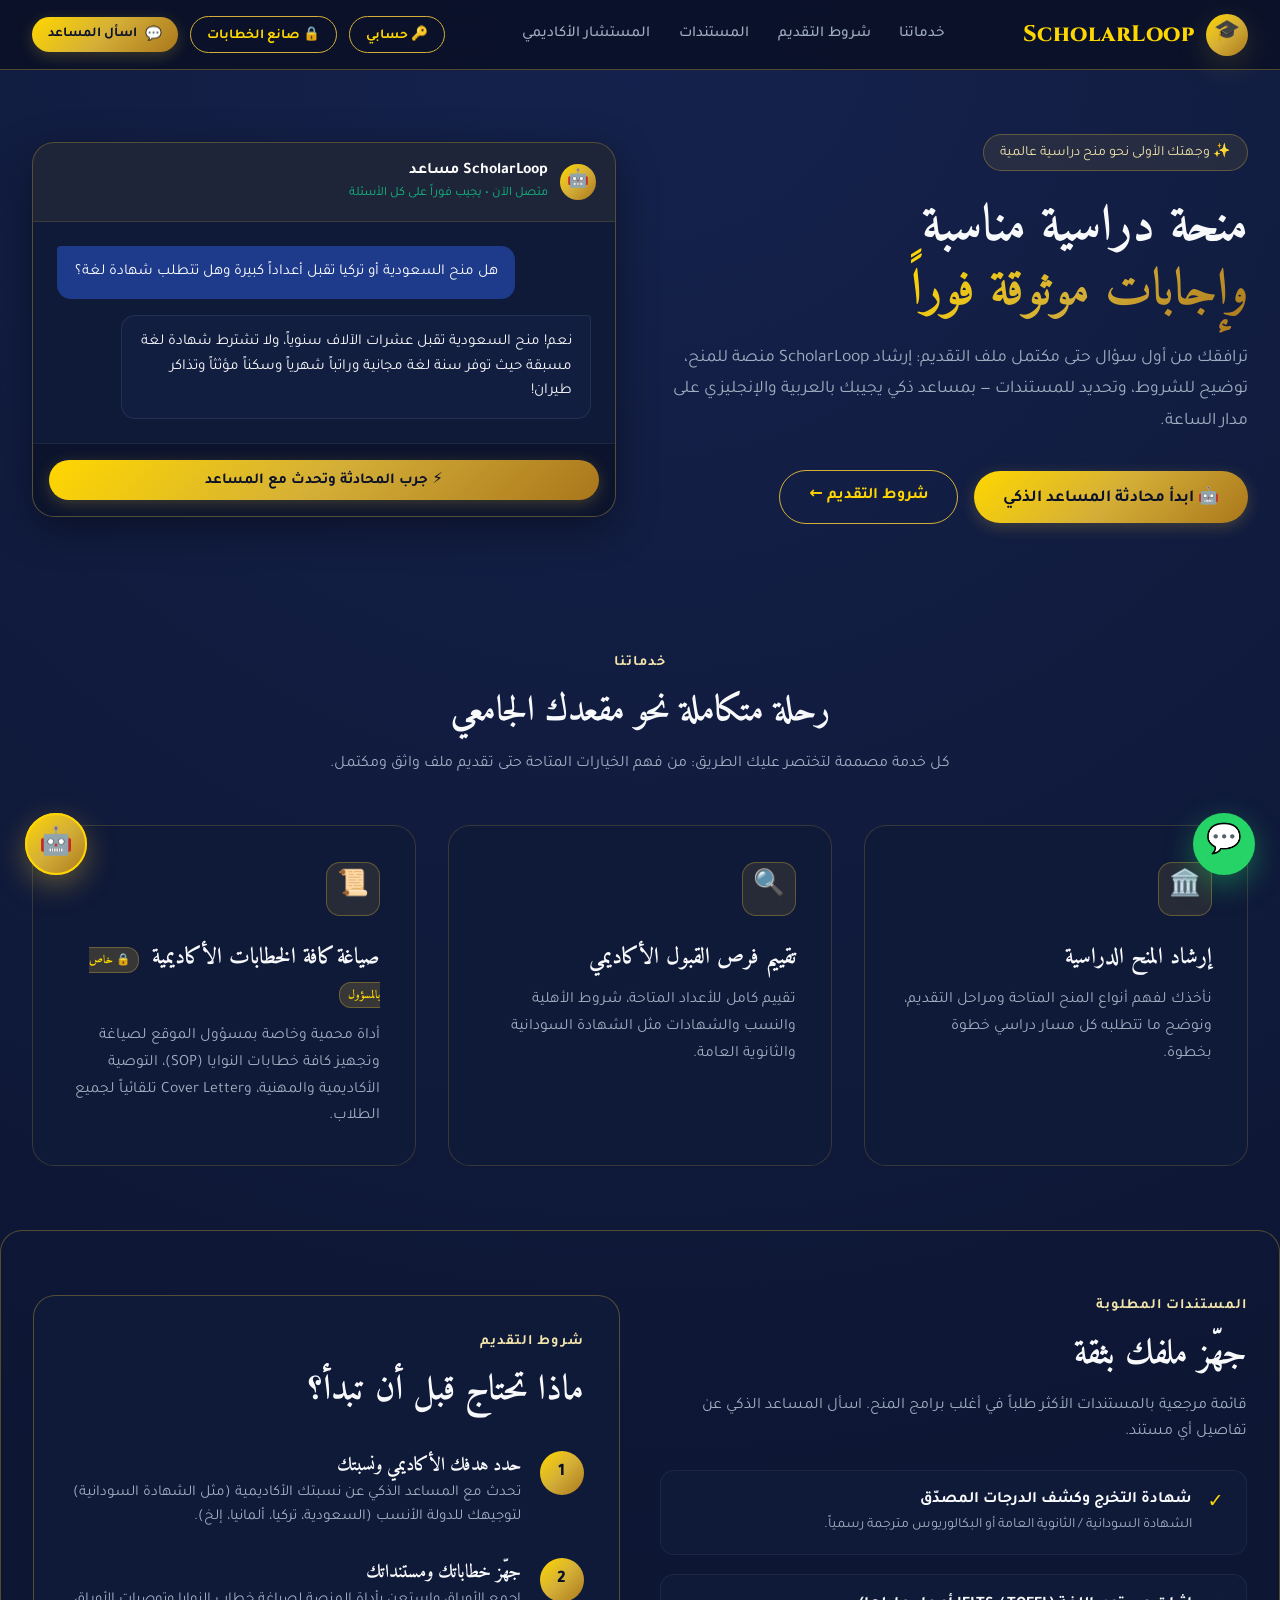
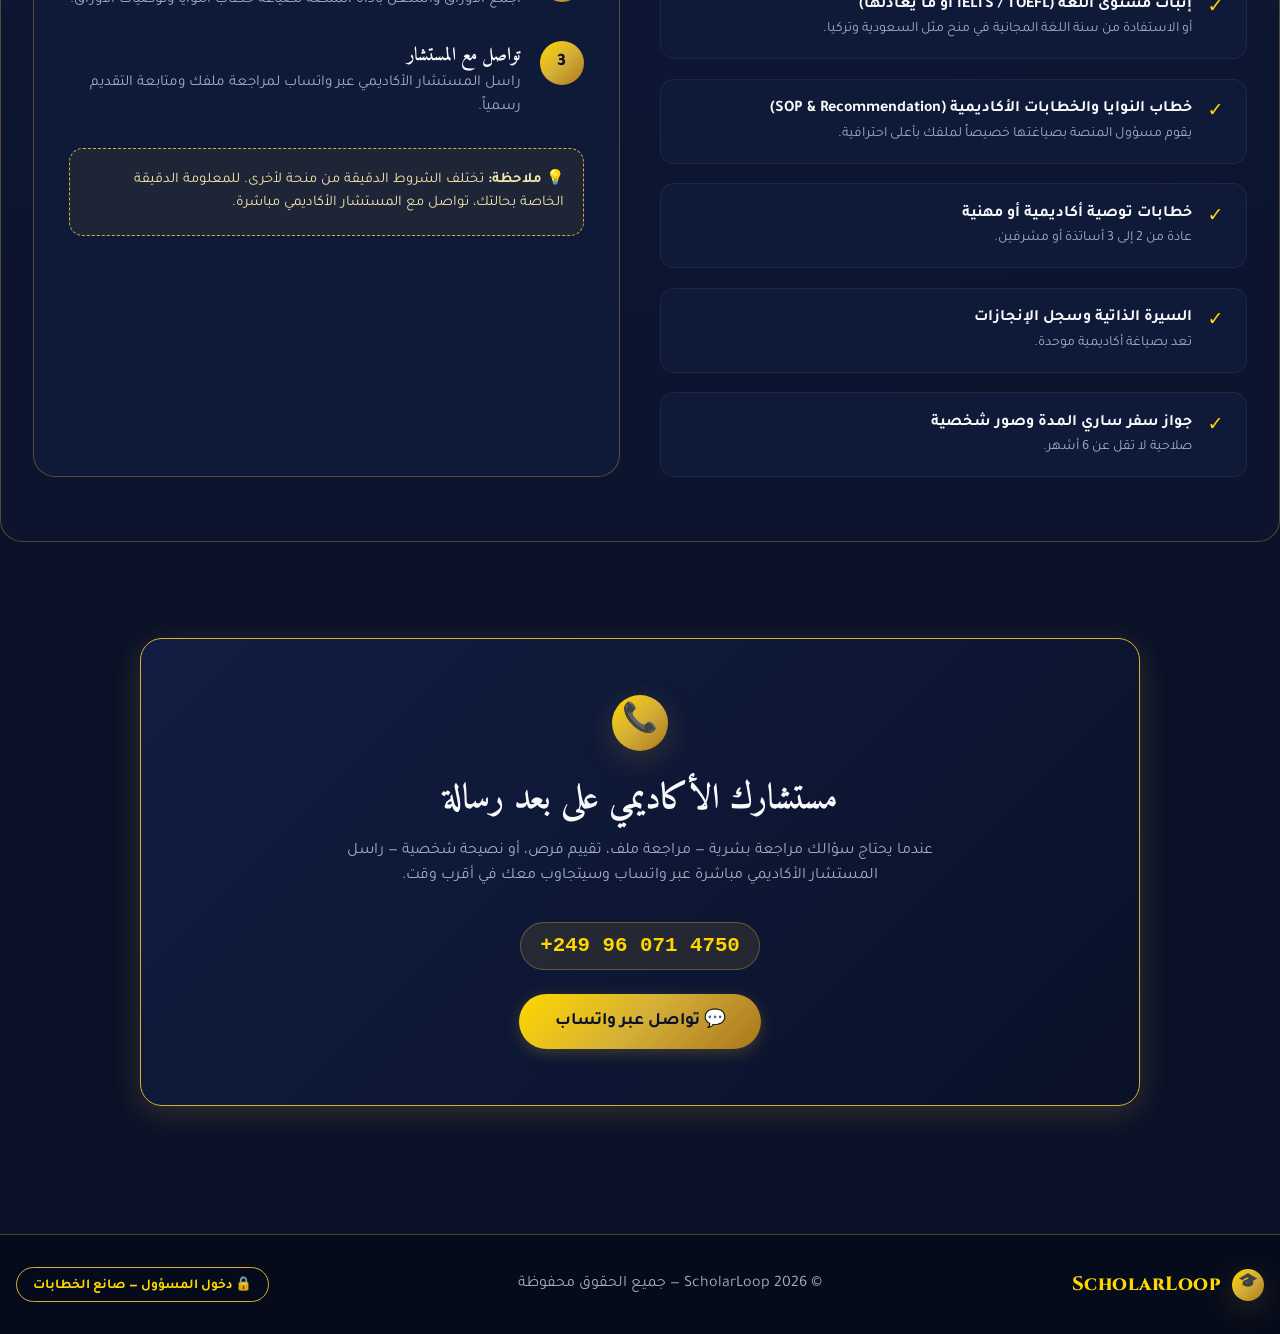
==== commit 7e5de7e0: "Add files via upload" ====
--- a/index.html.html
+++ b/index.html.html
@@ -2,9 +2,9 @@
 <html lang="ar" dir="rtl">
 <head>
   <meta charset="UTF-8">
-  <meta name="viewport" content="width=device-width, initial-scale=1.0">
-  <title>ScholarLoop — المنصة الذكية للمنح الدراسية والمساعد الأكاديمي</title>
-  <meta name="description" content="منصة ScholarLoop توفر إرشاد متكامل للمنح الدراسية بمساعد ذكي يجيب بالعربية والإنجليزي، وخدمة صياغة خطاب النوايا (SOP) تحت إشراف المستشار الأكاديمي.">
+  <meta name="viewport" content="width=device-width, initial-scale=1.0, maximum-scale=1.0, user-scalable=no">
+  <title>ScholarLoop — المنصة الذكية للمنح الدراسية وصياغة الخطابات</title>
+  <meta name="description" content="منصة ScholarLoop توفر إرشاد متكامل للمنح الدراسية بمساعد ذكي يجيب بالعربية والإنجليزي، وخدمة صياغة كافة الخطابات الأكاديمية (SOP، التوصية، Cover Letter).">
 
   <!-- Preload & Google Fonts -->
   <link rel="preconnect" href="https://fonts.googleapis.com">
@@ -30,9 +30,10 @@
       <li><a href="#advisor" class="nav-link">المستشار الأكاديمي</a></li>
     </ul>
 
-    <div style="display: flex; gap: 0.75rem; align-items: center;">
-      <button class="btn-outline-gold" onclick="app.openStudentModal()">🔑 حسابي / استرجاع</button>
-      <button class="btn-gold" onclick="app.toggleChat()">
+    <div class="nav-actions">
+      <button class="btn-outline-gold btn-sm" onclick="app.openStudentModal()">🔑 حسابي</button>
+      <button class="btn-outline-gold btn-sm" onclick="app.openAdminModal()" title="أداة خاصة بمسؤول المنصة فقط">🔒 صانع الخطابات</button>
+      <button class="btn-gold btn-sm" onclick="app.toggleChat()">
         <span>💬</span> اسأل المساعد
       </button>
     </div>
@@ -68,20 +69,20 @@
         <div class="bot-avatar-icon">🤖</div>
         <div>
           <div style="font-weight: 700; color: white;">ScholarLoop مساعد</div>
-          <div style="font-size: 0.8rem; color: #10B981;">متصل الآن • يجيب فوراً</div>
+          <div style="font-size: 0.8rem; color: #10B981;">متصل الآن • يجيب فوراً على كل الأسئلة</div>
         </div>
       </div>
       <div class="preview-body" id="heroPreviewMessages">
         <div class="chat-bubble user">
-          ما هي المستندات المطلوبة للتقديم على منح الماجستير؟
+          هل منح السعودية أو تركيا تقبل أعداداً كبيرة وهل تتطلب شهادة لغة؟
         </div>
         <div class="chat-bubble bot">
-          الأساسيات: الشهادة وكشف الدرجات، إثبات اللغة، خطاب النوايا، خطابات التوصية، والسيرة الذاتية. أخبرني بتخصصك لأكون أدق معك!
+          نعم! منح السعودية تقبل عشرات الآلاف سنوياً، ولا تشترط شهادة لغة مسبقة حيث توفر سنة لغة مجانية وراتباً شهرياً وسكناً مؤثثاً وتذاكر طيران!
         </div>
       </div>
       <div class="preview-footer">
         <button class="btn-gold" style="width: 100%; justify-content: center;" onclick="app.toggleChat()">
-          ⚡ جرب المحادثة الآن
+          ⚡ جرب المحادثة وتحدث مع المساعد
         </button>
       </div>
     </div>
@@ -104,14 +105,14 @@
 
       <div class="service-card">
         <div class="service-icon">🔍</div>
-        <h3 class="service-title">تقييم فرص القبول</h3>
-        <p class="service-desc">نساعد في بناء ملف تقديم قوي عبر فهم شروط الأهلية والمتطلبات الأكاديمية واللغوية الشائعة.</p>
-      </div>
-
-      <div class="service-card">
+        <h3 class="service-title">تقييم فرص القبول الأكاديمي</h3>
+        <p class="service-desc">تقييم كامل للأعداد المتاحة، شروط الأهلية والنسب والشهادات مثل الشهادة السودانية والثانوية العامة.</p>
+      </div>
+
+      <div class="service-card" onclick="app.openAdminModal()" style="cursor: pointer;">
         <div class="service-icon">📜</div>
-        <h3 class="service-title">صياغة الخطابات التحفيزية</h3>
-        <p class="service-desc">بإشراف المستشار الأكاديمي، نعد مسودة احترافية لخطاب النوايا (SOP) تعكس إنجازاتك وطموحك.</p>
+        <h3 class="service-title">صياغة كافة الخطابات الأكاديمية <span style="font-size: 0.72rem; background: rgba(212,175,55,0.2); color: var(--gold-bright); padding: 2px 8px; border-radius: 12px; margin-right: 6px; border: 1px solid var(--gold-border);">🔒 خاص بالمسؤول</span></h3>
+        <p class="service-desc">أداة محمية وخاصة بمسؤول الموقع لصياغة وتجهيز كافة خطابات النوايا (SOP)، التوصية الأكاديمية والمهنية، وCover Letter تلقائياً لجميع الطلاب.</p>
       </div>
     </div>
   </section>
@@ -131,21 +132,21 @@
             <span class="doc-check">✓</span>
             <div>
               <strong>شهادة التخرج وكشف الدرجات المصدّق</strong>
-              <div style="font-size: 0.88rem; color: var(--text-muted);">مترجمة للغة الإنجليزية أو لغة بلد الدراسة.</div>
+              <div style="font-size: 0.88rem; color: var(--text-muted);">الشهادة السودانية / الثانوية العامة أو البكالوريوس مترجمة رسمياً.</div>
             </div>
           </div>
           <div class="doc-item">
             <span class="doc-check">✓</span>
             <div>
               <strong>إثبات مستوى اللغة (IELTS / TOEFL أو ما يعادلها)</strong>
-              <div style="font-size: 0.88rem; color: var(--text-muted);">حسب اشتراطات الجامعة المحددة.</div>
-            </div>
-          </div>
-          <div class="doc-item">
-            <span class="doc-check">✓</span>
-            <div>
-              <strong>خطاب النوايا أو الرسالة التحفيزية (SOP)</strong>
-              <div style="font-size: 0.88rem; color: var(--text-muted);">يمكن للمسؤول صياغة مسودة احترافية خصيصاً لك.</div>
+              <div style="font-size: 0.88rem; color: var(--text-muted);">أو الاستفادة من سنة اللغة المجانية في منح مثل السعودية وتركيا.</div>
+            </div>
+          </div>
+          <div class="doc-item">
+            <span class="doc-check">✓</span>
+            <div>
+              <strong>خطاب النوايا والخطابات الأكاديمية (SOP & Recommendation)</strong>
+              <div style="font-size: 0.88rem; color: var(--text-muted);">يقوم مسؤول المنصة بصياغتها خصيصاً لملفك بأعلى احترافية.</div>
             </div>
           </div>
           <div class="doc-item">
@@ -180,16 +181,16 @@
         <div class="step-row">
           <div class="step-num">1</div>
           <div>
-            <h3>حدد هدفك الأكاديمي</h3>
-            <p style="color: var(--text-muted); font-size: 0.95rem;">تحدث مع المساعد الذكي عن تخصصك وطموحك لتحديد اتجاه التقديم الأنسب لك.</p>
+            <h3>حدد هدفك الأكاديمي ونسبتك</h3>
+            <p style="color: var(--text-muted); font-size: 0.95rem;">تحدث مع المساعد الذكي عن نسبتك الأكاديمية (مثل الشهادة السودانية) لتوجيهك للدولة الأنسب (السعودية، تركيا، ألمانيا، إلخ).</p>
           </div>
         </div>
 
         <div class="step-row">
           <div class="step-num">2</div>
           <div>
-            <h3>جهّز مستنداتك</h3>
-            <p style="color: var(--text-muted); font-size: 0.95rem;">اجمع الأوراق الأساسية واطلع على القائمة المرجعية بالأعلى حتى يكتمل ملفك.</p>
+            <h3>جهّز خطاباتك ومستنداتك</h3>
+            <p style="color: var(--text-muted); font-size: 0.95rem;">اجمع الأوراق واستعن بأداة المنصة لصياغة خطاب النوايا وتوصيات الأوراق.</p>
           </div>
         </div>
 
@@ -229,7 +230,7 @@
   </section>
 
   <!-- Footer -->
-  <footer style="background: #060B1B; padding: 2rem; border-top: 1px solid var(--gold-border); text-align: center; color: var(--text-muted);">
+  <footer style="background: #060B1B; padding: 2rem 1rem; border-top: 1px solid var(--gold-border); text-align: center; color: var(--text-muted);">
     <div style="max-width: 1280px; margin: 0 auto; display: flex; justify-content: space-between; align-items: center; flex-wrap: wrap; gap: 1rem;">
       <div class="nav-brand">
         <div class="logo-badge" style="width: 32px; height: 32px; font-size: 1rem;">🎓</div>
@@ -240,7 +241,7 @@
       </div>
       <div>
         <button onclick="app.openAdminModal()" class="btn-outline-gold" style="padding: 0.4rem 1rem; font-size: 0.85rem;">
-          🛡️ دخول المسؤول (Admin)
+          🔒 دخول المسؤول — صانع الخطابات
         </button>
       </div>
     </div>
@@ -267,12 +268,12 @@
         <div>
           <div style="font-weight: 700; color: white; font-size: 0.95rem;">مساعد ScholarLoop الذكي</div>
           <div style="display: flex; align-items: center; gap: 6px; font-size: 0.78rem; color: #A0AEC0;">
-            <span class="status-dot"></span> متصل الان • مجاني
+            <span class="status-dot"></span> متصل الآن • يجيب على كل الأسئلة
           </div>
         </div>
       </div>
       <div style="display: flex; gap: 6px; align-items: center;">
-        <button onclick="app.clearChatSession()" style="background: transparent; color: var(--gold-light); font-size: 0.8rem;" title="محادثة جديدة">🗑️</button>
+        <button onclick="app.clearChatSession()" style="background: transparent; color: var(--gold-light); font-size: 0.9rem;" title="محادثة جديدة">🗑️</button>
         <button class="drawer-close-btn" onclick="app.toggleChat()">✕</button>
       </div>
     </div>
@@ -284,92 +285,125 @@
 
     <!-- Suggestions chips -->
     <div class="suggestion-chips" id="suggestionChips">
-      <button class="suggestion-chip" onclick="app.sendQuickQuery('ما هي المستندات المطلوبة؟')">📋 المستندات المطلوبة</button>
-      <button class="suggestion-chip" onclick="app.sendQuickQuery('ما هي شروط التقديم؟')">🎓 شروط التقديم</button>
-      <button class="suggestion-chip" onclick="app.sendQuickQuery('أشهر المنح المتاحة')">🌍 أشهر المنح</button>
-      <button class="suggestion-chip" onclick="app.sendQuickQuery('تواصل مع المستشار')">👨‍🎓 التواصل مع المستشار</button>
+      <button class="suggestion-chip" onclick="app.sendQuickQuery('هل تقبل المنحة أعداداً كبيرة؟')">📊 أعداد وطاقة القبول</button>
+      <button class="suggestion-chip" onclick="app.sendQuickQuery('هل جميع المنح تتطلب شهادة لغة؟')">🗣️ شهادة اللغة الإنجليزية</button>
+      <button class="suggestion-chip" onclick="app.sendQuickQuery('نسبتي 80 في الشهادة السودانية هل أقدم للسعودية؟')">🇸🇦 الشهادة السودانية والسعودية</button>
+      <button class="suggestion-chip" onclick="app.sendQuickQuery('تفاصيل السكن والراتب في المنح')">🏠 السكن والراتب الشهري</button>
+      <button class="suggestion-chip" onclick="app.sendQuickQuery('تواصل مع المستشار')">👨‍🎓 تواصل مع المستشار</button>
     </div>
 
     <!-- Input Box -->
     <form class="chat-input-area" onsubmit="app.handleUserSend(event)">
-      <input type="text" id="chatInput" class="chat-input" placeholder="(English أو عربي)... اكتب سؤالك" autocomplete="off">
+      <input type="text" id="chatInput" class="chat-input" placeholder="(English أو عربي)... اسأل عن أي شيء في المنح" autocomplete="off">
       <button type="submit" class="send-btn" title="إرسال">➤</button>
     </form>
   </div>
 
-  <!-- Protected Admin SOP Generator & Student DB Modal -->
+  <!-- Protected Admin SOP & Letters Generator Modal -->
   <div class="modal-overlay" id="adminModal">
     <div class="admin-window">
       
       <!-- Login View -->
-      <div id="adminLoginView" style="padding: 3rem 2rem; text-align: center; max-width: 450px; margin: 0 auto;">
-        <div class="logo-badge" style="margin: 0 auto 1.5rem; width: 64px; height: 64px; font-size: 2rem;">🛡️</div>
-        <h2 class="section-title">لوحة التحكم الإدارية</h2>
-        <p style="color: var(--text-muted); margin-bottom: 2rem; font-size: 0.95rem;">مخصصة فقط لمسؤول الموقع لصياغة خطاب النوايا (SOP) وإدارة ملفات الطلاب.</p>
+      <div id="adminLoginView" style="padding: 2.5rem 1.5rem; text-align: center; max-width: 450px; margin: 0 auto;">
+        <div class="logo-badge" style="margin: 0 auto 1.5rem; width: 64px; height: 64px; font-size: 2rem;">🔒</div>
+        <h2 class="section-title" style="font-size: 1.8rem;">لوحة صانع الخطابات الأكاديمية</h2>
+        <p style="color: var(--text-muted); margin-bottom: 2rem; font-size: 0.95rem;">هذه الأداة محمية وخاصة بالمسؤول فقط. أدخل كلمة مرور المسؤول لفتح صانع الخطابات الأكاديمية (SOP، التوصية، Cover Letter).</p>
 
         <form onsubmit="app.handleAdminLogin(event)">
-          <div class="form-group">
-            <input type="password" id="adminPasswordInput" class="form-control" placeholder="أدخل كلمة المرور (الافتراضية: admin123)" required>
-          </div>
-          <button type="submit" class="btn-gold" style="width: 100%; justify-content: center; padding: 0.8rem;">
-            تسجيل الدخول
+          <div class="form-group" style="text-align: right;">
+            <label class="form-label" for="adminPasswordInput">كلمة مرور المسؤول (Admin Password):</label>
+            <input type="password" id="adminPasswordInput" class="form-control" placeholder="admin123" autocomplete="current-password" required>
+          </div>
+          <button type="submit" class="btn-gold" style="width: 100%; justify-content: center; padding: 0.85rem; font-size: 1.05rem;">
+            🔑 تسجيل الدخول للوحة المسؤول
           </button>
         </form>
-        <button class="btn-outline-gold" style="margin-top: 1.5rem; width: 100%;" onclick="app.closeAdminModal()">إلغاء</button>
+        <button class="btn-outline-gold" style="margin-top: 1.2rem; width: 100%;" onclick="app.closeAdminModal()">إلغاء</button>
       </div>
 
       <!-- Authenticated View -->
       <div id="adminAuthView" style="display: none; height: 100%; display: flex; flex-direction: column;">
         <div class="admin-header">
-          <div style="display: flex; align-items: center; gap: 1rem;">
+          <div style="display: flex; align-items: center; gap: 0.75rem;">
             <span style="font-size: 1.3rem;">🛡️</span>
             <div>
-              <h3 style="color: white; font-size: 1.1rem;">أداة المسؤول — صياغة خطاب النوايا (SOP Generator)</h3>
-              <span style="font-size: 0.8rem; color: var(--gold-light);">لوحة تحكم إدارية محمية</span>
-            </div>
-          </div>
-          <div style="display: flex; gap: 0.75rem;">
-            <button class="btn-outline-gold" style="padding: 0.4rem 0.9rem; font-size: 0.85rem;" onclick="app.switchAdminTab('sop')">✍️ صانع SOP</button>
-            <button class="btn-outline-gold" style="padding: 0.4rem 0.9rem; font-size: 0.85rem;" onclick="app.switchAdminTab('students')">👥 قاعدة الطلاب</button>
-            <button class="btn-outline-gold" style="padding: 0.4rem 0.9rem; font-size: 0.85rem;" onclick="app.adminLogout()">خروج</button>
+              <h3 style="color: white; font-size: 1.05rem;">أداة المسؤول — صياغة كافة الخطابات الأكاديمية (Academic Letters Generator)</h3>
+              <span style="font-size: 0.78rem; color: var(--gold-light);">صانع خطاب النوايا، التوصية، وCover Letter</span>
+            </div>
+          </div>
+          <div style="display: flex; gap: 0.5rem; flex-wrap: wrap;">
+            <button class="btn-outline-gold btn-sm" onclick="app.switchAdminTab('sop')">✍️ صانع الخطابات</button>
+            <button class="btn-outline-gold btn-sm" onclick="app.switchAdminTab('students')">👥 قاعدة الطلاب</button>
+            <button class="btn-outline-gold btn-sm" onclick="app.adminLogout()">خروج</button>
             <button class="drawer-close-btn" onclick="app.closeAdminModal()">✕</button>
           </div>
         </div>
 
         <div class="admin-body">
           
-          <!-- SOP Generator Tab -->
+          <!-- Letters Generator Tab -->
           <div id="tabSopGenerator">
-            <div style="display: grid; grid-template-columns: 1fr 1fr; gap: 2rem;">
+            <div class="admin-form-grid">
               
               <!-- Left Form -->
               <div>
-                <h4 style="color: var(--gold-bright); margin-bottom: 1.2rem; font-size: 1.1rem;">📝 بيانات خطاب الطالب:</h4>
+                <h4 style="color: var(--gold-bright); margin-bottom: 1.2rem; font-size: 1.05rem;">✍️ بيانات الخطاب المطلوب:</h4>
                 
                 <form onsubmit="app.handleGenerateSOP(event)">
                   <div class="form-group">
-                    <label class="form-label">اسم الطالب / Select Student:</label>
-                    <input type="text" id="sopStudentName" class="form-control" placeholder="مثال: أحمد السوداني" required>
+                    <label class="form-label">نوع الخطاب المطلوب / Letter Type:</label>
+                    <select id="sopLetterType" class="form-control" style="background: #121E40; font-weight: 600; color: var(--gold-bright);">
+                      <option value="sop">1. خطاب النوايا / الرسالة التحفيزية (Statement of Purpose / SOP)</option>
+                      <option value="recommendation_academic">2. خطاب توصية أكاديمي (Academic Recommendation Letter)</option>
+                      <option value="recommendation_professional">3. خطاب توصية مهني (Professional Recommendation Letter)</option>
+                      <option value="cover_letter">4. خطاب تغطية للتقديم (Scholarship Cover Letter)</option>
+                      <option value="explanation_gap">5. خطاب تفسير سنة الفجوة / الظروف (Explanation Letter / Gap Year)</option>
+                      <option value="study_plan">6. خطة الدراسة والاهتمامات البحثية (Study Plan & Research Proposal)</option>
+                    </select>
+                  </div>
+
+                  <div class="form-group">
+                    <label class="form-label">اسم الطالب / Student Name:</label>
+                    <input type="text" id="sopStudentName" class="form-control" placeholder="مثال: حذيفة أحمد (HOZAIFA)" required>
                   </div>
 
                   <div class="form-group">
                     <label class="form-label">التخصص الأكاديمي / Major:</label>
-                    <input type="text" id="sopMajor" class="form-control" placeholder="مثال: علوم الحاسوب والذكاء الاصطناعي" required>
+                    <input type="text" id="sopMajor" class="form-control" placeholder="مثال: الذكاء الاصطناعي / Computer Science & AI" required>
+                  </div>
+
+                  <div class="form-group">
+                    <label class="form-label">الجامعة / المنحة والدولة المستهدفة:</label>
+                    <input type="text" id="sopTargetUniversity" class="form-control" placeholder="مثال: منحة أدرس في السعودية / جامعة الملك سعود">
+                  </div>
+
+                  <div class="form-group">
+                    <label class="form-label">المرحلة الدراسية / Degree Level:</label>
+                    <select id="sopDegreeLevel" class="form-control" style="background: #121E40;">
+                      <option value="البكالوريوس (Bachelor)">البكالوريوس (Bachelor Degree)</option>
+                      <option value="الماجستير (Master)">الماجستير (Master Degree)</option>
+                      <option value="الدكتوراه (PhD)">الدكتوراه (PhD / Doctorate)</option>
+                    </select>
+                  </div>
+
+                  <div class="form-group">
+                    <label class="form-label">صفة الموصي / Recommender Title (لخطاب التوصية):</label>
+                    <input type="text" id="sopRecommenderTitle" class="form-control" placeholder="مثال: د. محمد علي - رئيس قسم علوم الحاسوب">
                   </div>
 
                   <div class="form-group">
                     <label class="form-label">أهم الإنجازات الأكاديمية والخبرات:</label>
-                    <textarea id="sopAccomplishments" class="form-control" placeholder="مثال: البكالوريوس بمرتبة الشرف، تطوير مشروع تخرج ذكاء اصطناعي، نشر ورقة بحثية..."></textarea>
-                  </div>
-
-                  <div class="form-group">
-                    <label class="form-label">سبب اختيار الجامعة / الدولة:</label>
-                    <textarea id="sopReason" class="form-control" placeholder="مثال: التميز الأكاديمي والبيئة البحثية المتقدمة والمختبرات التقنية..."></textarea>
+                    <textarea id="sopAccomplishments" class="form-control" placeholder="مثال: كورس في كورسيرا، شهادة C++، مشروع تخرج متفوق..."></textarea>
+                  </div>
+
+                  <div class="form-group">
+                    <label class="form-label">سبب الاختيار أو الظروف الخاصة:</label>
+                    <textarea id="sopReason" class="form-control" placeholder="مثال: البيئة البحثية المتقدمة والتميز التكنولوجي في التخصص..."></textarea>
                   </div>
 
                   <div class="form-group">
                     <label class="form-label">الخطط المستقبلية للطالب:</label>
-                    <textarea id="sopFuturePlans" class="form-control" placeholder="مثال: تأسيس مركز أبحاث، المساهمة في البنية التحتية، قيادة مشاريع تكنولوجية..."></textarea>
+                    <textarea id="sopFuturePlans" class="form-control" placeholder="مثال: تأسيس مشروع تقني مبتكر والمساهمة في تطوير المجال..."></textarea>
                   </div>
 
                   <div class="form-group">
@@ -380,22 +414,22 @@
                     </select>
                   </div>
 
-                  <button type="submit" class="btn-gold" id="btnGenerateSOP" style="width: 100%; justify-content: center; padding: 0.85rem;">
-                    ✨ إنشاء مسودة خطاب النوايا (SOP)
+                  <button type="submit" class="btn-gold" id="btnGenerateSOP" style="width: 100%; justify-content: center; padding: 0.9rem; font-size: 1.05rem; font-weight: 700; margin-top: 0.5rem;">
+                    ✨ توليد الخطاب الآن (Generate Letter)
                   </button>
                 </form>
               </div>
 
               <!-- Right Result Editor -->
               <div>
-                <div style="display: flex; justify-content: space-between; align-items: center; margin-bottom: 1rem;">
-                  <h4 style="color: var(--gold-bright); font-size: 1.1rem;">📄 المسودة المولّدة (جاهزة للمراجعة والتعديل):</h4>
-                  <button class="btn-outline-gold" style="padding: 0.3rem 0.8rem; font-size: 0.8rem;" onclick="app.copySOPText()">📋 نسخ النص</button>
+                <div style="display: flex; justify-content: space-between; align-items: center; margin-bottom: 1rem; flex-wrap: wrap; gap: 0.5rem;">
+                  <h4 style="color: var(--gold-bright); font-size: 1.05rem;">📄 المسودة المولّدة (جاهزة للمراجعة والتعديل):</h4>
+                  <button class="btn-outline-gold btn-sm" id="btnCopySOP" onclick="app.copySOPText()">📋 نسخ النص</button>
                 </div>
 
-                <textarea id="sopOutputTextarea" class="form-control" style="min-height: 420px; font-size: 0.92rem; line-height: 1.8;" placeholder="ستظهر المسودة المولّدة هنا تلقائياً، ويمكنك مراجعتها وتعديل أي فقرة قبل إرسالها للطالب..."></textarea>
-
-                <div style="display: flex; gap: 0.75rem; margin-top: 1rem;">
+                <textarea id="sopOutputTextarea" class="form-control" style="min-height: 480px; font-size: 0.95rem; line-height: 1.8;" placeholder="ستظهر المسودة المولّدة هنا كاملة ومنسقة بعد تعبئة البيانات والضغط على زر (توليد الخطاب الآن)، لتتمكن من مراجعتها أو نسخها..."></textarea>
+
+                <div style="display: flex; gap: 0.75rem; margin-top: 1rem; flex-wrap: wrap;">
                   <button class="btn-gold" style="flex: 1; justify-content: center;" onclick="app.saveSOPToDB()">💾 حفظ المسودة في قاعدة البيانات</button>
                   <button class="btn-outline-gold" onclick="app.downloadSOPFile()">📥 تصدير ملف TXT</button>
                 </div>
@@ -406,12 +440,12 @@
 
           <!-- Students Database Tab -->
           <div id="tabStudents" style="display: none;">
-            <div style="display: flex; justify-content: space-between; align-items: center; margin-bottom: 1.5rem;">
+            <div style="display: flex; justify-content: space-between; align-items: center; margin-bottom: 1.5rem; flex-wrap: wrap; gap: 1rem;">
               <h3 style="color: white;">👥 قاعدة بيانات الطلاب والمحفوظات</h3>
-              <button class="btn-outline-gold" onclick="app.exportDatabaseBackup()">📥 تصدير نسخة احتياطية JSON</button>
-            </div>
-
-            <div id="studentsListTable" style="background: rgba(0,0,0,0.2); border-radius: var(--radius-md); padding: 1rem; border: 1px solid var(--gold-border);">
+              <button class="btn-outline-gold btn-sm" onclick="app.exportDatabaseBackup()">📥 تصدير نسخة احتياطية JSON</button>
+            </div>
+
+            <div id="studentsListTable" style="background: rgba(0,0,0,0.2); border-radius: var(--radius-md); padding: 1rem; border: 1px solid var(--gold-border); overflow-x: auto;">
               <!-- Rendered dynamically -->
             </div>
           </div>
--- a/styles.css
+++ b/styles.css
@@ -49,6 +49,7 @@
   background-color: var(--bg-dark);
   color: var(--text-main);
   direction: rtl;
+  -webkit-text-size-adjust: 100%;
 }
 
 body {
@@ -146,6 +147,12 @@
   color: var(--gold-bright);
 }
 
+.nav-actions {
+  display: flex;
+  gap: 0.75rem;
+  align-items: center;
+}
+
 .btn-gold {
   background: var(--gold-gradient);
   color: var(--bg-dark);
@@ -179,6 +186,11 @@
   background: rgba(212, 175, 55, 0.12);
 }
 
+.btn-sm {
+  padding: 0.45rem 1rem !important;
+  font-size: 0.85rem !important;
+}
+
 /* Hero Section */
 .hero-section {
   padding: 4rem 2rem;
@@ -220,9 +232,10 @@
   display: flex;
   align-items: center;
   gap: 1rem;
-}
-
-/* Inline Interactive Chat Preview Card (Matching Screenshot #2) */
+  flex-wrap: wrap;
+}
+
+/* Inline Interactive Chat Preview Card */
 .hero-chat-preview {
   background: var(--bg-card);
   border: 1px solid var(--gold-border);
@@ -250,6 +263,7 @@
   align-items: center;
   justify-content: center;
   font-size: 1.1rem;
+  flex-shrink: 0;
 }
 
 .preview-body {
@@ -262,7 +276,7 @@
 }
 
 .chat-bubble {
-  max-width: 85%;
+  max-width: 88%;
   padding: 0.9rem 1.1rem;
   border-radius: var(--radius-md);
   font-size: 0.95rem;
@@ -323,7 +337,7 @@
 
 .services-grid {
   display: grid;
-  grid-template-columns: repeat(auto-fit, minmax(300px, 1fr));
+  grid-template-columns: repeat(auto-fit, minmax(280px, 1fr));
   gap: 2rem;
 }
 
@@ -380,7 +394,6 @@
   display: flex;
   flex-direction: column;
   gap: 1.2rem;
-
   margin-top: 1.5rem;
 }
 
@@ -469,7 +482,7 @@
   margin: 1rem 0 1.5rem;
 }
 
-/* Floating Action Buttons (CRITICAL REQUIREMENT) */
+/* FLOATING ACTION BUTTONS */
 
 /* Bottom Left: Robot Floating Button */
 .floating-robot-btn {
@@ -549,7 +562,7 @@
   z-index: 1000;
   width: 420px;
   height: 620px;
-  max-width: calc(100vw - 40px);
+  max-width: calc(100vw - 30px);
   max-height: calc(100vh - 120px);
   background: var(--bg-card);
   border: 1px solid var(--gold-border);
@@ -619,20 +632,22 @@
   display: flex;
   gap: 0.5rem;
   overflow-x: auto;
-  padding: 0.5rem 1.2rem;
-  background: rgba(0, 0, 0, 0.15);
+  padding: 0.6rem 1rem;
+  background: rgba(0, 0, 0, 0.2);
   border-top: 1px solid rgba(255, 255, 255, 0.05);
+  -webkit-overflow-scrolling: touch;
 }
 
 .suggestion-chip {
   white-space: nowrap;
-  background: rgba(212, 175, 55, 0.1);
+  background: rgba(212, 175, 55, 0.12);
   border: 1px solid var(--gold-border);
   color: var(--gold-light);
   font-size: 0.82rem;
   padding: 0.4rem 0.85rem;
   border-radius: var(--radius-full);
   transition: all 0.2s ease;
+  flex-shrink: 0;
 }
 
 .suggestion-chip:hover {
@@ -674,6 +689,7 @@
   align-items: center;
   justify-content: center;
   font-size: 1.1rem;
+  flex-shrink: 0;
 }
 
 /* Low confidence whatsapp card inside chat */
@@ -727,12 +743,12 @@
   position: fixed;
   inset: 0;
   z-index: 2000;
-  background: rgba(5, 9, 20, 0.85);
+  background: rgba(5, 9, 20, 0.88);
   backdrop-filter: blur(10px);
   display: flex;
   align-items: center;
   justify-content: center;
-  padding: 1.5rem;
+  padding: 1rem;
   opacity: 0;
   pointer-events: none;
   transition: opacity 0.3s ease;
@@ -747,9 +763,9 @@
   background: var(--bg-card);
   border: 1px solid var(--gold-primary);
   border-radius: var(--radius-lg);
-  width: 1000px;
+  width: 1050px;
   max-width: 100%;
-  max-height: 90vh;
+  max-height: 92vh;
   display: flex;
   flex-direction: column;
   overflow: hidden;
@@ -763,6 +779,8 @@
   display: flex;
   align-items: center;
   justify-content: space-between;
+  flex-wrap: wrap;
+  gap: 0.75rem;
 }
 
 .admin-body {
@@ -771,8 +789,14 @@
   flex: 1;
 }
 
+.admin-form-grid {
+  display: grid;
+  grid-template-columns: 1fr 1fr;
+  gap: 2rem;
+}
+
 .form-group {
-  margin-bottom: 1.4rem;
+  margin-bottom: 1.2rem;
 }
 
 .form-label {
@@ -780,6 +804,7 @@
   font-weight: 600;
   margin-bottom: 0.4rem;
   color: var(--gold-light);
+  font-size: 0.92rem;
 }
 
 .form-control {
@@ -787,7 +812,7 @@
   background: rgba(255, 255, 255, 0.05);
   border: 1px solid rgba(212, 175, 55, 0.3);
   border-radius: var(--radius-md);
-  padding: 0.8rem 1rem;
+  padding: 0.75rem 1rem;
   color: white;
   font-family: inherit;
   font-size: 0.95rem;
@@ -800,29 +825,17 @@
 }
 
 textarea.form-control {
-  min-height: 110px;
+  min-height: 90px;
   resize: vertical;
 }
 
-.sop-result-box {
-  background: #080D1F;
-  border: 1px solid var(--gold-border);
-  border-radius: var(--radius-md);
-  padding: 1.5rem;
-  white-space: pre-wrap;
-  font-family: inherit;
-  line-height: 1.8;
-  color: #E2E8F0;
-  min-height: 250px;
-  margin-top: 1rem;
-}
-
-/* Mobile Responsiveness */
+/* MOBILE RESPONSIVENESS OVERHAUL */
 @media (max-width: 992px) {
   .hero-section {
     grid-template-columns: 1fr;
     text-align: center;
-    padding-top: 2rem;
+    padding: 2.5rem 1.2rem;
+    gap: 2rem;
   }
   .hero-actions {
     justify-content: center;
@@ -832,6 +845,10 @@
   }
   .split-grid {
     grid-template-columns: 1fr;
+  }
+  .admin-form-grid {
+    grid-template-columns: 1fr;
+    gap: 1.5rem;
   }
 }
 
@@ -842,28 +859,63 @@
   .nav-links {
     display: none;
   }
+  .brand-title {
+    font-size: 1.2rem;
+  }
   .hero-title {
-    font-size: 2.2rem;
-  }
+    font-size: 2.1rem;
+  }
+  .hero-desc {
+    font-size: 1rem;
+  }
+
+  /* Floating action buttons on mobile */
   .floating-robot-btn {
-    bottom: 18px;
-    left: 18px;
-    width: 54px;
-    height: 54px;
-    font-size: 1.5rem;
+    bottom: 16px;
+    left: 16px;
+    width: 52px;
+    height: 52px;
+    font-size: 1.4rem;
   }
   .floating-whatsapp-btn {
-    bottom: 18px;
-    right: 18px;
-    width: 54px;
-    height: 54px;
-    font-size: 1.5rem;
-  }
+    bottom: 16px;
+    right: 16px;
+    width: 52px;
+    height: 52px;
+    font-size: 1.4rem;
+  }
+
+  /* Chat Drawer on mobile */
   .chat-drawer {
-    left: 10px;
-    right: 10px;
-    bottom: 80px;
+    left: 12px;
+    right: 12px;
+    bottom: 78px;
     width: auto;
-    height: 520px;
-  }
-}
+    max-width: none;
+    height: calc(100vh - 100px);
+  }
+
+  /* Admin Window on mobile */
+  .modal-overlay {
+    padding: 0.5rem;
+  }
+  .admin-window {
+    max-height: 96vh;
+    border-radius: var(--radius-md);
+  }
+  .admin-header {
+    padding: 0.9rem 1rem;
+  }
+  .admin-body {
+    padding: 1.1rem;
+  }
+  
+  .section-title {
+    font-size: 1.8rem;
+  }
+  
+  /* Input fields prevention of auto-zoom on mobile safari */
+  .form-control, .chat-input {
+    font-size: 16px !important;
+  }
+}
